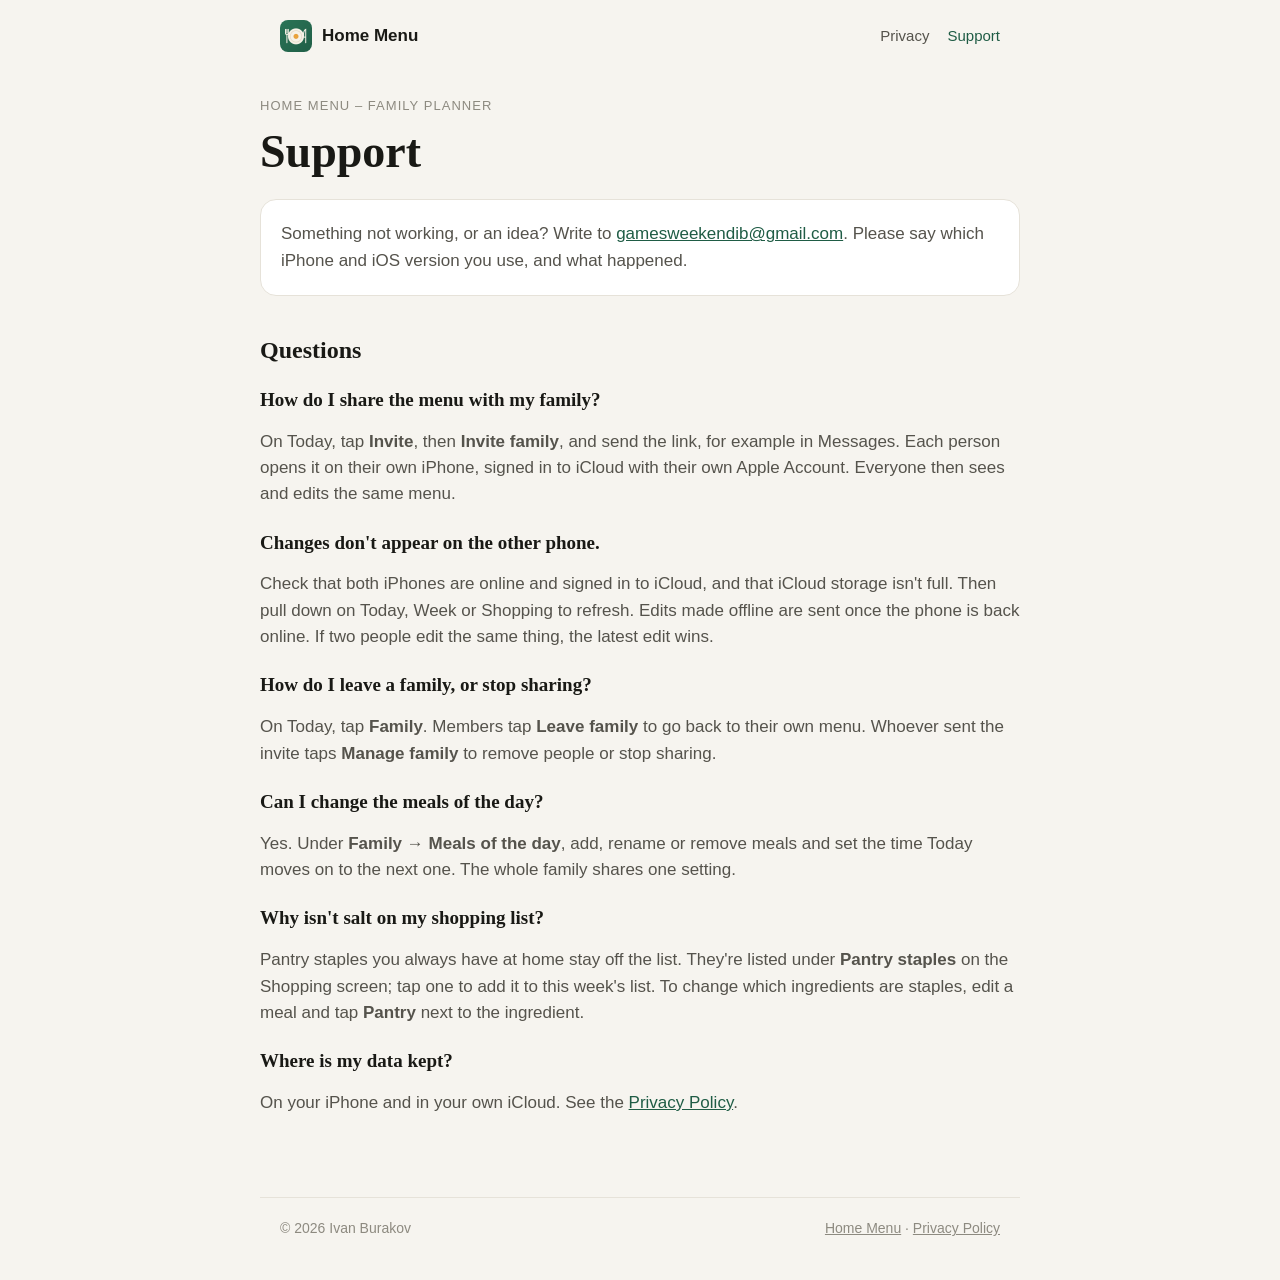
==== support.html @ 50f9256e "Home Menu website: app page, privacy policy and support Co-Authored-By: Claude Opus 5.5 <noreply@ant" ====
<!doctype html>
<html lang="en">
<head>
  <meta charset="utf-8">
  <meta name="viewport" content="width=device-width, initial-scale=1">
  <title>Support – Home Menu</title>
  <meta name="description" content="Help with Home Menu: sharing the menu with your family, sync and contact.">
  <link rel="icon" href="icon.png">
  <link rel="apple-touch-icon" href="apple-touch-icon.png">
  <link rel="stylesheet" href="style.css">
</head>
<body>
  <header class="nav">
    <a class="brand" href="./"><img src="icon.png" alt="">Home Menu</a>
    <nav><a href="privacy.html">Privacy</a><a href="support.html" aria-current="page">Support</a></nav>
  </header>

  <main class="doc">
    <p class="eyebrow">Home Menu – Family Planner</p>
    <h1>Support</h1>

    <div class="card">
      <p>Something not working, or an idea? Write to <a href="mailto:gamesweekendib@gmail.com">gamesweekendib@gmail.com</a>. Please say which iPhone and iOS version you use, and what happened.</p>
    </div>

    <h2>Questions</h2>

    <h3>How do I share the menu with my family?</h3>
    <p>On Today, tap <b>Invite</b>, then <b>Invite family</b>, and send the link, for example in Messages. Each person opens it on their own iPhone, signed in to iCloud with their own Apple Account. Everyone then sees and edits the same menu.</p>

    <h3>Changes don't appear on the other phone.</h3>
    <p>Check that both iPhones are online and signed in to iCloud, and that iCloud storage isn't full. Then pull down on Today, Week or Shopping to refresh. Edits made offline are sent once the phone is back online. If two people edit the same thing, the latest edit wins.</p>

    <h3>How do I leave a family, or stop sharing?</h3>
    <p>On Today, tap <b>Family</b>. Members tap <b>Leave family</b> to go back to their own menu. Whoever sent the invite taps <b>Manage family</b> to remove people or stop sharing.</p>

    <h3>Can I change the meals of the day?</h3>
    <p>Yes. Under <b>Family → Meals of the day</b>, add, rename or remove meals and set the time Today moves on to the next one. The whole family shares one setting.</p>

    <h3>Why isn't salt on my shopping list?</h3>
    <p>Pantry staples you always have at home stay off the list. They're listed under <b>Pantry staples</b> on the Shopping screen; tap one to add it to this week's list. To change which ingredients are staples, edit a meal and tap <b>Pantry</b> next to the ingredient.</p>

    <h3>Where is my data kept?</h3>
    <p>On your iPhone and in your own iCloud. See the <a href="privacy.html">Privacy Policy</a>.</p>
  </main>

  <footer>
    <span>© 2026 Ivan Burakov</span>
    <span><a href="./">Home Menu</a> · <a href="privacy.html">Privacy Policy</a></span>
  </footer>
</body>
</html>
---- style.css ----
/* Colours follow the app (HomeMenu/Theme.swift). */
:root {
  color-scheme: light dark;
  --bg: #F6F4EF;
  --surface: #FFFFFF;
  --ink: #191915;
  --ink2: #55534C;
  --mut: #8D8A80;
  --line: #E6E2D9;
  --acc: #1F5C45;
  --acc-soft: #E3EEE7;
  --breakfast: #D08A2A;
  --lunch: #3C8C5C;
  --snack: #C25A7C;
  --dinner: #4F5BB5;
}
@media (prefers-color-scheme: dark) {
  :root {
    --bg: #121210;
    --surface: #1B1B18;
    --ink: #F1EFE9;
    --ink2: #C2BFB6;
    --mut: #8E8B82;
    --line: #2F2E29;
    --acc: #7CC79F;
    --acc-soft: #1E3227;
    --breakfast: #E7A54A;
    --lunch: #6CBF8C;
    --snack: #E07FA0;
    --dinner: #8D97E8;
  }
}

* { box-sizing: border-box; }
html { -webkit-text-size-adjust: 100%; }
body {
  margin: 0;
  background: var(--bg);
  color: var(--ink);
  font: 17px/1.55 -apple-system, BlinkMacSystemFont, "Segoe UI", Roboto, "Helvetica Neue", Arial, sans-serif;
}
main, header, footer { max-width: 760px; margin: 0 auto; padding: 0 20px; }
a { color: var(--acc); }
h1, h2, h3 { font-family: ui-serif, "New York", Georgia, serif; font-weight: 600; line-height: 1.2; }
h1 { font-size: clamp(32px, 6vw, 46px); margin: 0 0 12px; }
h2 { font-size: 24px; margin: 40px 0 10px; }
h3 { font-size: 19px; margin: 24px 0 6px; }
p, li { color: var(--ink2); }
.eyebrow { font-size: 13px; letter-spacing: .08em; text-transform: uppercase; color: var(--mut); margin: 0 0 8px; }

.nav { display: flex; align-items: center; justify-content: space-between; gap: 16px; padding-top: 20px; padding-bottom: 20px; }
.brand { display: flex; align-items: center; gap: 10px; color: var(--ink); text-decoration: none; font-weight: 600; }
.brand img { width: 32px; height: 32px; border-radius: 8px; }
.nav nav { display: flex; gap: 18px; font-size: 15px; }
.nav nav a { color: var(--ink2); text-decoration: none; }
.nav nav a:hover, .nav nav a[aria-current] { color: var(--acc); }

.hero { padding: 40px 0 8px; }
.hero .icon { width: 112px; height: 112px; border-radius: 25px; box-shadow: 0 8px 24px rgba(0,0,0,.12); margin-bottom: 24px; }
.lead { font-size: 20px; color: var(--ink2); max-width: 36em; }
.badge { display: inline-block; margin-top: 12px; padding: 10px 18px; border-radius: 999px; background: var(--acc-soft); color: var(--acc); font-weight: 600; font-size: 15px; }

.slots { display: flex; gap: 8px; flex-wrap: wrap; margin: 24px 0 0; padding: 0; list-style: none; }
.slots li { font-size: 14px; padding: 4px 12px; border-radius: 999px; border: 1px solid var(--line); background: var(--surface); color: var(--ink); }
.slots li::before { content: ""; display: inline-block; width: 8px; height: 8px; border-radius: 50%; margin-right: 7px; vertical-align: 1px; background: var(--c); }

.features { display: grid; grid-template-columns: repeat(auto-fit, minmax(220px, 1fr)); gap: 12px; margin: 40px 0 0; padding: 0; list-style: none; }
.features li { background: var(--surface); border: 1px solid var(--line); border-radius: 16px; padding: 18px; }
.features h3 { margin: 0 0 6px; }
.features p { margin: 0; font-size: 15px; }

.doc { padding: 24px 0 8px; }
.doc .updated { color: var(--mut); font-size: 15px; }
.card { background: var(--surface); border: 1px solid var(--line); border-radius: 16px; padding: 4px 20px; margin: 20px 0; }

footer { margin-top: 56px; padding-top: 20px; padding-bottom: 40px; border-top: 1px solid var(--line); font-size: 14px; color: var(--mut); display: flex; flex-wrap: wrap; gap: 8px 20px; justify-content: space-between; }
footer a { color: var(--mut); }
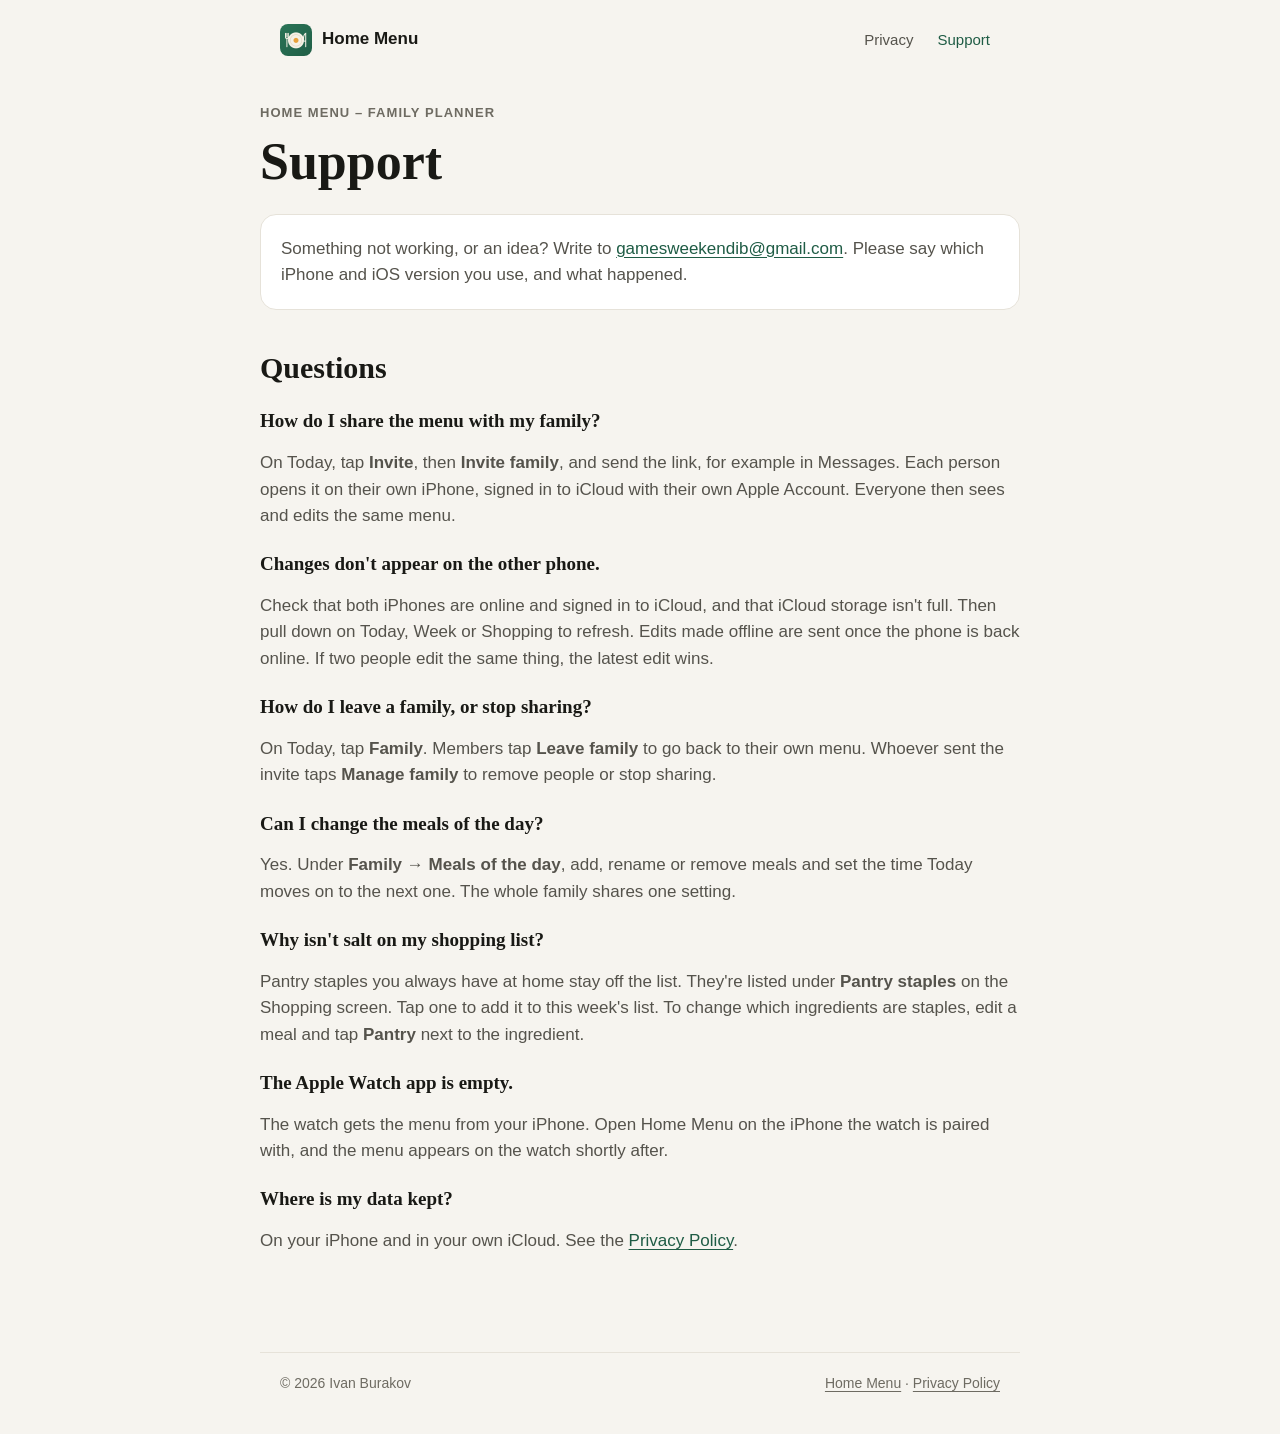
==== commit e2cfd4db: "Rework the app page around screenshots, and answer the empty watch question One screenshot per featu" ====
--- a/support.html
+++ b/support.html
@@ -38,7 +38,10 @@
     <p>Yes. Under <b>Family → Meals of the day</b>, add, rename or remove meals and set the time Today moves on to the next one. The whole family shares one setting.</p>
 
     <h3>Why isn't salt on my shopping list?</h3>
-    <p>Pantry staples you always have at home stay off the list. They're listed under <b>Pantry staples</b> on the Shopping screen; tap one to add it to this week's list. To change which ingredients are staples, edit a meal and tap <b>Pantry</b> next to the ingredient.</p>
+    <p>Pantry staples you always have at home stay off the list. They're listed under <b>Pantry staples</b> on the Shopping screen. Tap one to add it to this week's list. To change which ingredients are staples, edit a meal and tap <b>Pantry</b> next to the ingredient.</p>
+
+    <h3>The Apple Watch app is empty.</h3>
+    <p>The watch gets the menu from your iPhone. Open Home Menu on the iPhone the watch is paired with, and the menu appears on the watch shortly after.</p>
 
     <h3>Where is my data kept?</h3>
     <p>On your iPhone and in your own iCloud. See the <a href="privacy.html">Privacy Policy</a>.</p>
--- a/style.css
+++ b/style.css
@@ -1,18 +1,15 @@
-/* Colours follow the app (HomeMenu/Theme.swift). */
+/* Colours follow the app (HomeMenu/Theme.swift). --mut is darker than the app's so small text stays readable on the web (4.5:1). */
 :root {
   color-scheme: light dark;
   --bg: #F6F4EF;
   --surface: #FFFFFF;
   --ink: #191915;
   --ink2: #55534C;
-  --mut: #8D8A80;
+  --mut: #6E6B62;
   --line: #E6E2D9;
   --acc: #1F5C45;
   --acc-soft: #E3EEE7;
-  --breakfast: #D08A2A;
-  --lunch: #3C8C5C;
-  --snack: #C25A7C;
-  --dinner: #4F5BB5;
+  --shadow: 0 10px 30px rgba(25, 25, 21, .12);
 }
 @media (prefers-color-scheme: dark) {
   :root {
@@ -20,14 +17,11 @@
     --surface: #1B1B18;
     --ink: #F1EFE9;
     --ink2: #C2BFB6;
-    --mut: #8E8B82;
+    --mut: #9A978E;
     --line: #2F2E29;
     --acc: #7CC79F;
     --acc-soft: #1E3227;
-    --breakfast: #E7A54A;
-    --lunch: #6CBF8C;
-    --snack: #E07FA0;
-    --dinner: #8D97E8;
+    --shadow: 0 10px 30px rgba(0, 0, 0, .5);
   }
 }
 
@@ -40,38 +34,68 @@
   font: 17px/1.55 -apple-system, BlinkMacSystemFont, "Segoe UI", Roboto, "Helvetica Neue", Arial, sans-serif;
 }
 main, header, footer { max-width: 760px; margin: 0 auto; padding: 0 20px; }
-a { color: var(--acc); }
-h1, h2, h3 { font-family: ui-serif, "New York", Georgia, serif; font-weight: 600; line-height: 1.2; }
-h1 { font-size: clamp(32px, 6vw, 46px); margin: 0 0 12px; }
-h2 { font-size: 24px; margin: 40px 0 10px; }
+main.home { max-width: 960px; }
+a { color: var(--acc); text-underline-offset: 3px; }
+a:focus-visible { outline: 2px solid var(--acc); outline-offset: 3px; border-radius: 4px; }
+h1, h2, h3 { font-family: ui-serif, "New York", Georgia, serif; font-weight: 600; line-height: 1.2; color: var(--ink); text-wrap: balance; }
+h1 { font-size: clamp(34px, 6vw, 52px); margin: 0 0 16px; }
+h2 { font-size: clamp(24px, 3.4vw, 30px); margin: 0 0 12px; }
 h3 { font-size: 19px; margin: 24px 0 6px; }
 p, li { color: var(--ink2); }
-.eyebrow { font-size: 13px; letter-spacing: .08em; text-transform: uppercase; color: var(--mut); margin: 0 0 8px; }
+.eyebrow { font-size: 13px; font-weight: 600; letter-spacing: .08em; text-transform: uppercase; color: var(--mut); margin: 0 0 8px; }
 
 .nav { display: flex; align-items: center; justify-content: space-between; gap: 16px; padding-top: 20px; padding-bottom: 20px; }
+main.home ~ footer, .nav:has(+ main.home) { max-width: 960px; }
 .brand { display: flex; align-items: center; gap: 10px; color: var(--ink); text-decoration: none; font-weight: 600; }
 .brand img { width: 32px; height: 32px; border-radius: 8px; }
-.nav nav { display: flex; gap: 18px; font-size: 15px; }
-.nav nav a { color: var(--ink2); text-decoration: none; }
+.nav nav { display: flex; gap: 4px; font-size: 15px; }
+.nav nav a { color: var(--ink2); text-decoration: none; padding: 8px 10px; border-radius: 8px; }
 .nav nav a:hover, .nav nav a[aria-current] { color: var(--acc); }
 
-.hero { padding: 40px 0 8px; }
-.hero .icon { width: 112px; height: 112px; border-radius: 25px; box-shadow: 0 8px 24px rgba(0,0,0,.12); margin-bottom: 24px; }
-.lead { font-size: 20px; color: var(--ink2); max-width: 36em; }
-.badge { display: inline-block; margin-top: 12px; padding: 10px 18px; border-radius: 999px; background: var(--acc-soft); color: var(--acc); font-weight: 600; font-size: 15px; }
+/* Screenshots in a phone-like frame. */
+.phone { margin: 0; }
+.phone img { display: block; width: 100%; height: auto; border-radius: 9% / 4.2%; border: 1px solid var(--line); box-shadow: var(--shadow); }
 
-.slots { display: flex; gap: 8px; flex-wrap: wrap; margin: 24px 0 0; padding: 0; list-style: none; }
-.slots li { font-size: 14px; padding: 4px 12px; border-radius: 999px; border: 1px solid var(--line); background: var(--surface); color: var(--ink); }
-.slots li::before { content: ""; display: inline-block; width: 8px; height: 8px; border-radius: 50%; margin-right: 7px; vertical-align: 1px; background: var(--c); }
+.hero { display: grid; grid-template-columns: 1fr 300px; gap: 56px; align-items: center; padding: 32px 0 24px; }
+.hero .icon { width: 96px; height: 96px; border-radius: 22px; box-shadow: var(--shadow); margin-bottom: 24px; }
+.lead { font-size: 20px; max-width: 30em; margin: 0; }
+.status { display: inline-flex; align-items: center; gap: 8px; margin: 28px 0 0; font-weight: 600; color: var(--acc); }
+.status::before { content: ""; width: 8px; height: 8px; border-radius: 50%; background: var(--acc); }
+.facts { display: flex; flex-wrap: wrap; gap: 6px 20px; margin: 12px 0 0; padding: 0; list-style: none; font-size: 15px; }
+.facts li { display: flex; align-items: center; gap: 6px; }
+.facts li::before { content: "✓"; color: var(--acc); font-weight: 700; }
 
-.features { display: grid; grid-template-columns: repeat(auto-fit, minmax(220px, 1fr)); gap: 12px; margin: 40px 0 0; padding: 0; list-style: none; }
-.features li { background: var(--surface); border: 1px solid var(--line); border-radius: 16px; padding: 18px; }
+.row { display: grid; grid-template-columns: 260px 1fr; gap: 56px; align-items: center; margin-top: 88px; }
+.row:nth-of-type(odd) { grid-template-columns: 1fr 260px; }
+.row:nth-of-type(odd) .phone { order: 2; }
+.row p:last-child { margin-bottom: 0; }
+
+.panel { margin-top: 88px; background: var(--surface); border: 1px solid var(--line); border-radius: 24px; padding: 32px; }
+.panel p:last-child { margin-bottom: 0; }
+.watch { display: grid; grid-template-columns: 1fr auto; gap: 32px; align-items: center; }
+.watch-shots { display: flex; gap: 14px; }
+.watch-shots img { width: 150px; height: auto; border-radius: 30px; background: #000; box-shadow: var(--shadow); }
+.panel + .panel { margin-top: 16px; }
+
+.features { display: grid; grid-template-columns: repeat(auto-fit, minmax(200px, 1fr)); gap: 16px; margin: 16px 0 0; padding: 0; list-style: none; }
+.features li { background: var(--surface); border: 1px solid var(--line); border-radius: 20px; padding: 20px; }
 .features h3 { margin: 0 0 6px; }
 .features p { margin: 0; font-size: 15px; }
 
+@media (max-width: 720px) {
+  .hero { grid-template-columns: 1fr; gap: 40px; padding-top: 16px; }
+  .hero-phone { width: min(260px, 72%); margin: 0 auto; }
+  .row, .row:nth-of-type(odd) { grid-template-columns: 1fr; gap: 28px; margin-top: 64px; }
+  .row .phone, .row:nth-of-type(odd) .phone { order: 2; width: min(240px, 66%); margin: 0 auto; }
+  .panel { margin-top: 64px; padding: 24px 20px; border-radius: 20px; }
+  .watch { grid-template-columns: 1fr; gap: 24px; }
+  .watch-shots img { width: calc(50% - 7px); max-width: 170px; }
+}
+
 .doc { padding: 24px 0 8px; }
+.doc h2 { margin-top: 40px; }
 .doc .updated { color: var(--mut); font-size: 15px; }
 .card { background: var(--surface); border: 1px solid var(--line); border-radius: 16px; padding: 4px 20px; margin: 20px 0; }
 
-footer { margin-top: 56px; padding-top: 20px; padding-bottom: 40px; border-top: 1px solid var(--line); font-size: 14px; color: var(--mut); display: flex; flex-wrap: wrap; gap: 8px 20px; justify-content: space-between; }
+footer { margin-top: 72px; padding-top: 20px; padding-bottom: 40px; border-top: 1px solid var(--line); font-size: 14px; color: var(--mut); display: flex; flex-wrap: wrap; gap: 8px 20px; justify-content: space-between; }
 footer a { color: var(--mut); }
